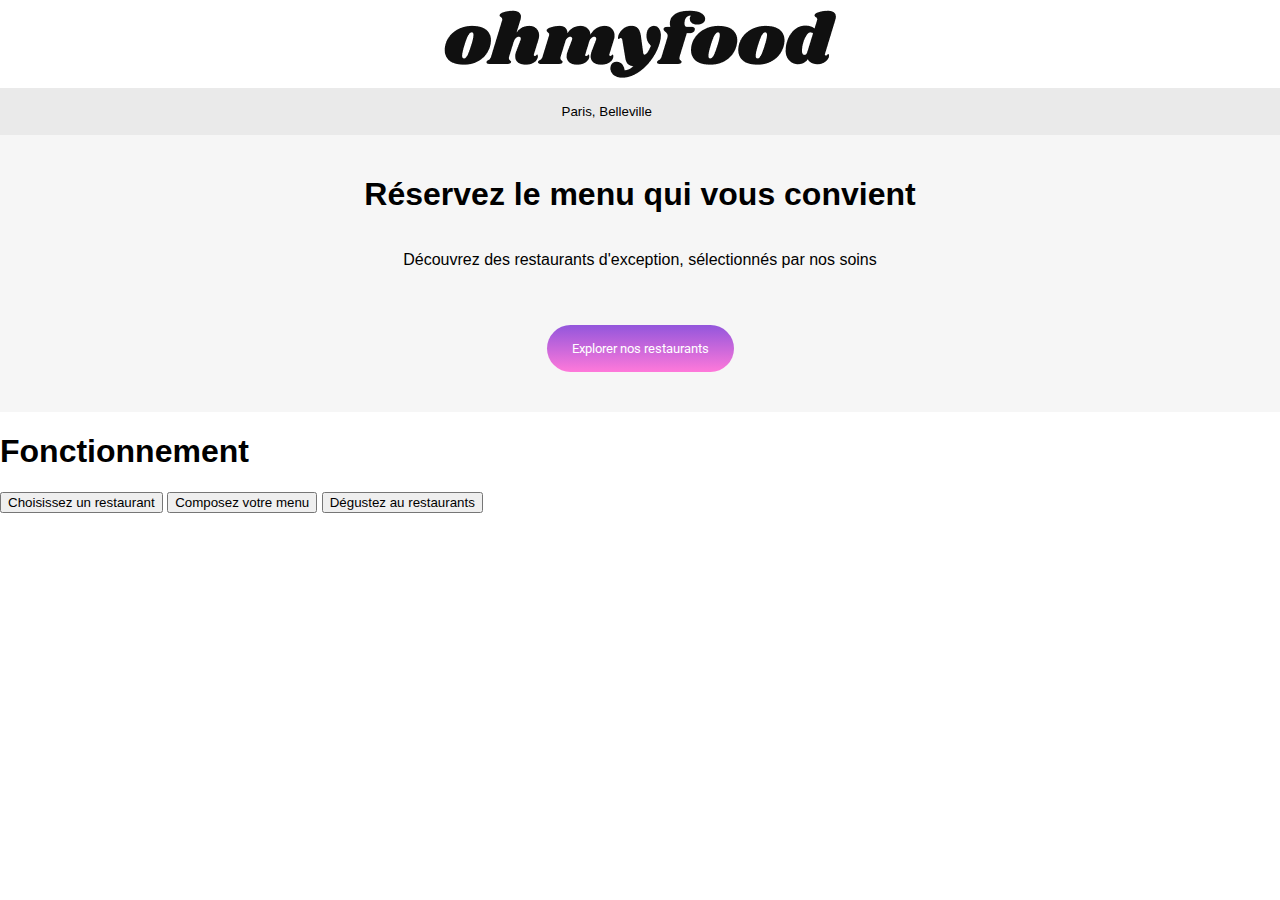
==== index.html @ ab94cab9 "programmation des sections header et en-tête" ====
<html lang="fr">
<head>
    <meta charset="UTF-8">
    <meta name="viewport" content="width=device-width, initial-scale=1.0">
    <link rel="preconnect" href="https://fonts.googleapis.com">
    <link rel="preconnect" href="https://fonts.gstatic.com" crossorigin>
    <link href="https://fonts.googleapis.com/css2?family=Shrikhand&display=swap" rel="stylesheet">
    <link rel="preconnect" href="https://fonts.googleapis.com">
    <link rel="preconnect" href="https://fonts.gstatic.com" crossorigin>
    <link href="https://fonts.googleapis.com/css2?family=Roboto:ital,wght@0,100;0,300;0,400;0,500;0,700;0,900;1,100;1,300;1,400;1,500;1,700;1,900&family=Shrikhand&display=swap" rel="stylesheet">
    <link rel="stylesheet" href="./Css et Sass/Style.css">
    <link rel="stylesheet" href="https://cdnjs.cloudflare.com/ajax/libs/font-awesome/6.2.1/css/all.min.css"
    integrity="sha512-MV7K8+y+gLIBoVD59lQIYicR65iaqukzvf/nwasF0nqhPay5w/9lJmVM2hMDcnK1OnMGCdVK+iQrJ7lzPJQd1w=="
    crossorigin="anonymous" referrerpolicy="no-referrer">

    <title>Ohmyfood</title>
</head>

<body>
    <div class="main-container">
        <header>
            <nav class="logo">
                <img src="images/logo/ohmyfood@2x.svg" alt="logo-Ohmyfood" class="logo-mobile">
                <img src="images/logo/ohmyfood.png" alt="logo-Ohmyfood" class="logo-desktop">
            </nav>
        </header>
        
        <main>
            <section>
                <form class="formulaire--barre-recherche" action="#" method="post">
                    <i class="fa-sharp fa-solid fa-location-dot"></i>
                    <label for="site-search"> </label>
                    <input class="formulaire--barre-recherche--ville" type="search" value="Paris, Belleville" id="site-search" name= "rechercher la ville">
                </form>
            </section>

            <section class="En-tête">
                <div class="En-tête__titre-texte">
                    <h1> Réservez le menu qui vous convient</h1>
                </div>
                <div class="En-tête__titre-texte">
                    <p> Découvrez des restaurants d'exception, sélectionnés par nos soins</p>
                </div>
                <div class="En-tête__btn">
                <button class="btn"> Explorer nos restaurants </button>
                </div>
            </section>


            <section class="Fonctionnement">
                <div class="Fonctionnement__titre">
                    <h1>Fonctionnement</h1>
                </div>
                <button class="Fonctionnement__btn"> Choisissez un restaurant</button>
                <button> Composez votre menu</button>
                <button> Dégustez au restaurants</button>
            </section>
        </main>
    </div>
</body>
</html>
---- Css et Sass/Style.css ----
@charset "UTF-8";
:root {
  --main-color: #9356DC; /* primaire(--main-color) */
  --second-color: #FF79DA; /* secondaire(--second-color) */
  --green-color: #99E2D0; /* vert(--green-color) */
  --formulaire-color:#EAEAEA; /* gris foncé*/
  --title-color: #F6F6F6; /* gris clair */
}

* {
  font-family: "Roboto", sans-serif;
  font-family: "srilanka", sans-serif;
}

body {
  margin: 0px;
}

.main-container {
  min-width: 320px;
  width: 100%;
  margin: 0px;
}

.logo {
  display: flex;
  justify-content: center;
  padding-top: 10px;
  padding-bottom: 10px;
}
.logo .logo-desktop {
  display: none;
}
@media (min-width: 768px) {
  .logo .logo-desktop {
    display: inline;
  }
  .logo .logo-mobile {
    display: none;
  }
}

.formulaire--barre-recherche {
  display: flex;
  background-color: var(--formulaire-color);
  display: flex;
  padding-top: 15px;
  padding-bottom: 15px;
  justify-content: center;
  gap: 10px;
  margin: 0;
}
.formulaire--barre-recherche--ville {
  border: none;
  background-color: var(--formulaire-color);
}

.En-tête {
  padding-top: 20px;
  background-color: var(--title-color);
}
.En-tête .En-tête__titre-texte {
  display: flex;
  text-align: center;
  word-wrap: break-word;
  width: 100%;
}
.En-tête .En-tête__btn {
  display: flex;
  justify-content: center;
  padding-bottom: 40px;
  padding-top: 40px;
}
.En-tête .En-tête__btn .btn {
  border-radius: 25px;
  padding: 16px 25px;
  background: linear-gradient(var(--main-color), var(--second-color));
  color: white;
  text-align: center;
  font-family: "roboto", sans-serif;
  border: none;
}
@media (min-width: 768px) {
  .En-tête .En-tête__titre-texte {
    justify-content: center;
    width: 100%;
  }
}/*# sourceMappingURL=Style.css.map */
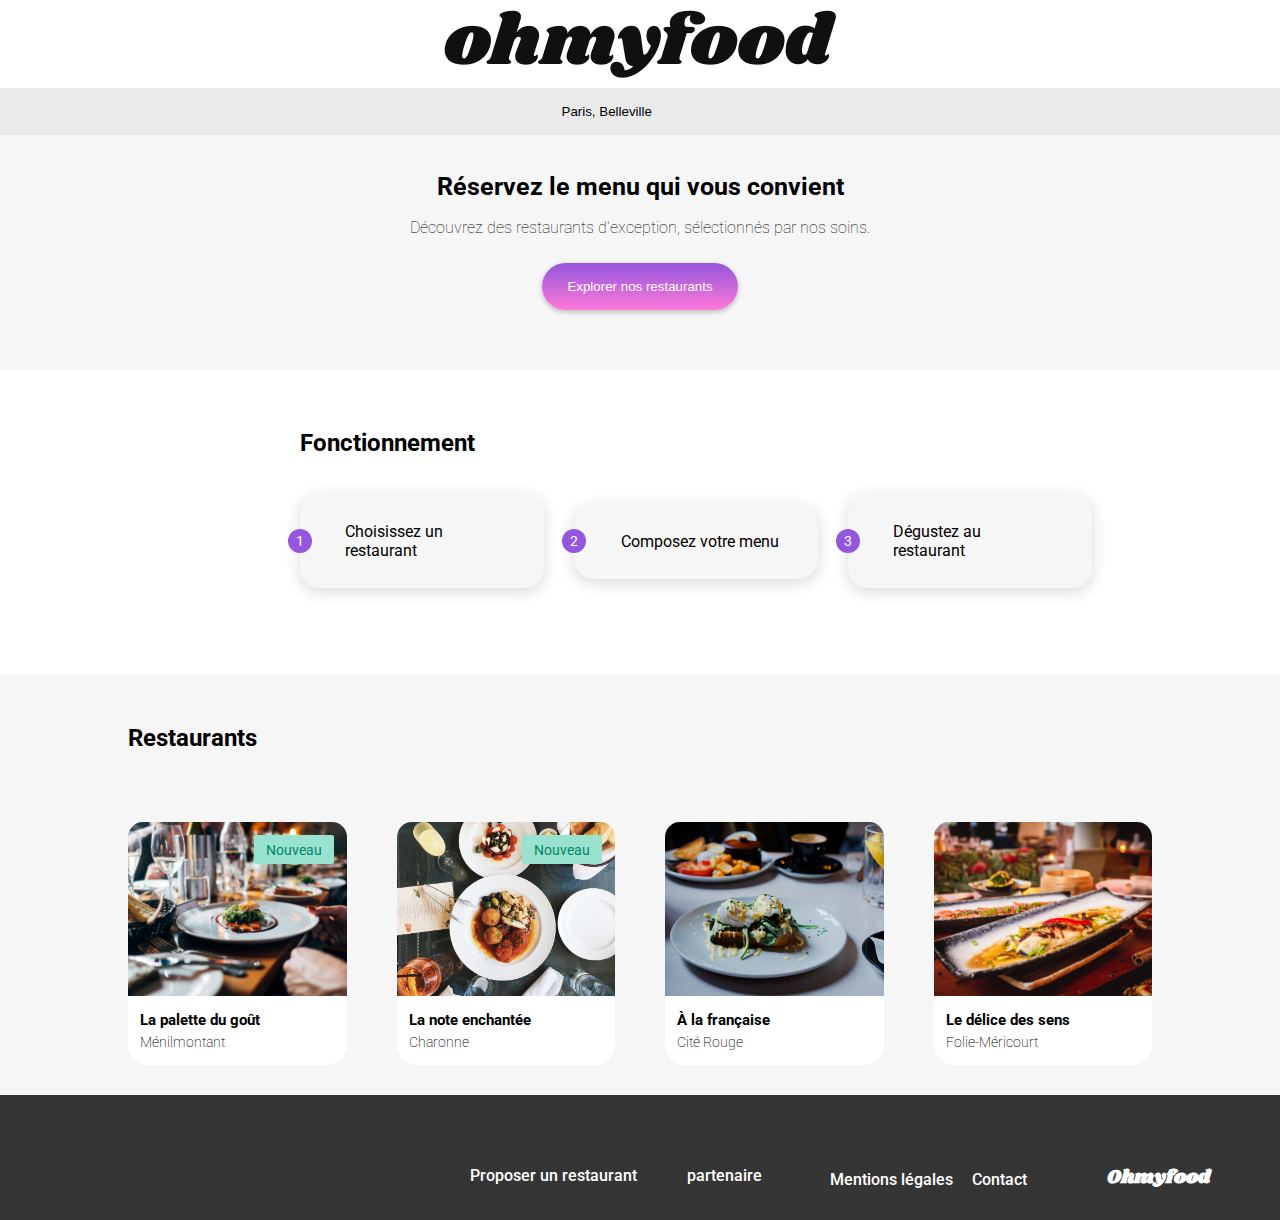
==== commit cc0d3b63: "page d'accueil terminée" ====
--- a/index.html
+++ b/index.html
@@ -34,27 +34,103 @@
                 </form>
             </section>
 
-            <section class="En-tête">
-                <div class="En-tête__titre-texte">
-                    <h1> Réservez le menu qui vous convient</h1>
-                </div>
-                <div class="En-tête__titre-texte">
-                    <p> Découvrez des restaurants d'exception, sélectionnés par nos soins</p>
-                </div>
-                <div class="En-tête__btn">
-                <button class="btn"> Explorer nos restaurants </button>
-                </div>
+
+            <section class="Reservation">
+
+                <h1 class="Reservation-title"> Réservez le menu qui vous convient</h1>
+                <p class="Reservation-txt"> Découvrez des restaurants d'exception, sélectionnés par nos soins. </p>
+                <div class="Reservation-btn">
+                    <button class="btn" onclick="location.href='#Restaurants'"> Explorer nos restaurants </button>
+                </div>          
             </section>
 
 
             <section class="Fonctionnement">
-                <div class="Fonctionnement__titre">
-                    <h1>Fonctionnement</h1>
+                <h2>Fonctionnement</h2>
+                <div class="Fonctionnement__liste">
+                    <ol class="liste">
+                        <li class="__btn"> <div class="btn-number"> 1 </div> <i class="fa-solid fa-mobile-screen-button" style="color: #7E7E7E;"></i> Choisissez un restaurant</li>
+                        <li class="__btn"> <div class="btn-number"> 2 </div> <i class="fa-solid fa-list-ul" style="color: #7E7E7E;"></i> Composez votre menu</li>
+                        <li class="__btn"> <div class="btn-number"> 3 </div> <i class="fa-solid fa-store" style="color: #9356DC;"></i> Dégustez au restaurant</li>
+                    </ol>
                 </div>
-                <button class="Fonctionnement__btn"> Choisissez un restaurant</button>
-                <button> Composez votre menu</button>
-                <button> Dégustez au restaurants</button>
             </section>
+
+            <section class="Restaurants" >
+                <div class="Restaurants-content">
+                    <h2 id="Restaurants"> Restaurants</h2>
+                    <div class="Restaurants-cards">
+                        <article class="card">
+                            <a href="restaurants/menu1.html">
+                                <div class="card-new">
+                                    <p>Nouveau</p>
+                                </div>
+                                <img src="images/restaurants/jay-wennington-N_Y88TWmGwA-unsplash.jpg" alt="assiette La palette du goût">
+                                <div class="card-contenant">
+                                    <div class="card-txt">
+                                        <h3> La palette du goût</h3>
+                                        <p>Ménilmontant</p>
+                                    </div>
+                                </div>
+                            </a>
+                            <div class="card-heart">
+                                <span>
+                                    <i class="far fa-heart hoverheart__content-light fa-regular"></i>
+                                    <i class="fas fa-heart hoverheart__content-solid fa-solid"></i>
+                                </span>
+                        
+                            </div>
+                        </article>
+                   
+                        <article class="card">
+                            <a href="restaurants/menu2.html">
+                                <div class="card-new">
+                                    <p>Nouveau</p>
+                                </div>
+                                <img src="images/restaurants/stil-u2Lp8tXIcjw-unsplash.jpg" alt="assiette La note enchantée">
+                                <div class="card-contenant">
+                                    <div class="card-txt">
+                                        <h3> La note enchantée</h3>
+                                        <p>Charonne</p>
+                                    </div>
+                                </div>
+                            </a>
+                        </article>
+                        
+                        <article class="card">
+                            <a href="restaurants/menu3.html">
+                                <img src="images/restaurants/toa-heftiba-DQKerTsQwi0-unsplash.jpg" alt="assiette À la française">
+                                <div class="card-contenant">
+                                    <div class="card-txt">
+                                        <h3> À la française</h3>
+                                        <p>Cité Rouge</p>
+                                    </div>
+                                </div>
+                            </a>
+                        </article>
+                        <article class="card">
+                            <a href="restaurants/menu4.html">
+                                <img src="images/restaurants/louis-hansel-shotsoflouis-qNBGVyOCY8Q-unsplash.jpg" alt="assiette Le délice des sens">
+                                <div class="card-contenant">
+                                    <div class="card-txt">
+                                        <h3> Le délice des sens</h3>
+                                        <p>Folie-Méricourt</p>
+                                    </div>
+                                </div>
+                            </a>
+                        </article>
+                    </div> 
+                </div>
+            </section>
+            <footer>
+                <h3 class="footer-logo"> Ohmyfood</h3>
+                <ul class="footer-complet">
+                    <li> <i class="fa-solid fa-utensils" style="color: #ffffff;"></i><a href="#">Proposer un restaurant</a></li>    
+                    <li> <i class="fa-solid fa-handshake-angle" style="color: #ffffff;"></i><a href="#"> partenaire </a></li>   
+                    <li class="__mention"> <a href="#">Mentions légales</a></li>                 
+                    <li> <a href="#"> Contact </a></li>
+                </ul>
+          </footer>
         </main>
     </div>
 </body>
--- a/Css et Sass/Style.css
+++ b/Css et Sass/Style.css
@@ -7,9 +7,9 @@
   --title-color: #F6F6F6; /* gris clair */
 }
 
-* {
-  font-family: "Roboto", sans-serif;
-  font-family: "srilanka", sans-serif;
+:root {
+  --police-principale:"Roboto", sans-serif;
+  --police-logo-titre:"shrikhand", sans-serif;
 }
 
 body {
@@ -17,7 +17,6 @@
 }
 
 .main-container {
-  min-width: 320px;
   width: 100%;
   margin: 0px;
 }
@@ -31,13 +30,13 @@
 .logo .logo-desktop {
   display: none;
 }
-@media (min-width: 768px) {
+@media (min-width: 1024px) {
+  .logo .logo-mobile {
+    display: none;
+  }
   .logo .logo-desktop {
     display: inline;
   }
-  .logo .logo-mobile {
-    display: none;
-  }
 }
 
 .formulaire--barre-recherche {
@@ -49,40 +48,286 @@
   justify-content: center;
   gap: 10px;
   margin: 0;
+  box-shadow: inset 0px 2px 5px 0px rgba(0, 0, 0, 0.2509803922);
 }
 .formulaire--barre-recherche--ville {
   border: none;
   background-color: var(--formulaire-color);
 }
-
-.En-tête {
-  padding-top: 20px;
+@media (min-width: 1024px) {
+  .formulaire--barre-recherche {
+    box-shadow: none;
+  }
+}
+
+.Reservation {
+  display: flex;
+  flex-direction: column;
+  padding: 20px;
   background-color: var(--title-color);
-}
-.En-tête .En-tête__titre-texte {
-  display: flex;
+  box-shadow: inset 0px 2px 2px 0px rgba(0, 0, 0, 0.2509803922);
+}
+@media (min-width: 1024px) {
+  .Reservation {
+    box-shadow: none;
+  }
+}
+.Reservation .Reservation-title {
+  font-family: var(--police-principale);
   text-align: center;
-  word-wrap: break-word;
-  width: 100%;
-}
-.En-tête .En-tête__btn {
+  width: 100%;
+  font-size: 25px;
+}
+.Reservation .Reservation-txt {
+  font-family: var(--police-principale);
+  font-weight: 100;
+  text-align: center;
+  margin-top: 0px;
+}
+.Reservation-btn {
   display: flex;
   justify-content: center;
   padding-bottom: 40px;
-  padding-top: 40px;
-}
-.En-tête .En-tête__btn .btn {
+  padding-top: 10px;
+}
+.Reservation-btn .btn {
   border-radius: 25px;
   padding: 16px 25px;
   background: linear-gradient(var(--main-color), var(--second-color));
   color: white;
   text-align: center;
-  font-family: "roboto", sans-serif;
   border: none;
-}
-@media (min-width: 768px) {
-  .En-tête .En-tête__titre-texte {
+  box-shadow: 0px 2px 5px 0px rgba(0, 0, 0, 0.2509803922);
+}
+
+.Fonctionnement {
+  display: flex;
+  justify-content: center;
+  padding: 30px;
+  flex-direction: column;
+  font-family: var(--police-principale);
+}
+@media (min-width: 1024px) {
+  .Fonctionnement {
+    padding: 40px 50px 50px 300px;
+  }
+}
+.Fonctionnement .Fonctionnement__liste {
+  position: relative;
+  flex: 1;
+}
+@media (min-width: 1024px) {
+  .Fonctionnement .Fonctionnement__liste {
+    justify-content: space-between;
+  }
+}
+.Fonctionnement .Fonctionnement__liste .liste {
+  display: flex;
+  flex-direction: column;
+  padding: 0%;
+}
+@media (min-width: 1024px) {
+  .Fonctionnement .Fonctionnement__liste .liste {
+    flex-direction: row;
+    gap: 30px;
+    align-items: center;
+  }
+}
+.Fonctionnement .Fonctionnement__liste .liste .__btn {
+  display: flex;
+  font-family: var(--police-principale);
+  position: relative;
+  border-radius: 20px;
+  padding: 20px 20px 20px 10px;
+  width: 90%;
+  border: none;
+  gap: 25px;
+  background-color: var(--title-color);
+  justify-content: center;
+  align-items: center;
+  margin-bottom: 20px;
+  box-shadow: 0 4px 15px 0px rgba(0, 0, 0, 0.15);
+}
+@media (min-width: 1024px) {
+  .Fonctionnement .Fonctionnement__liste .liste .__btn {
+    padding: 29px 38px 28px 20px;
+    align-items: center;
+    flex-wrap: nowrap;
+    width: 20%;
+  }
+}
+.Fonctionnement .Fonctionnement__liste .liste .btn-number {
+  display: flex;
+  font-size: 14px;
+  width: 24px;
+  height: 24px;
+  align-items: center;
+  justify-content: center;
+  position: absolute;
+  left: -12px;
+  z-index: 1;
+  color: white;
+  background-color: var(--main-color);
+  border-radius: 40px;
+}
+
+.Restaurants {
+  display: flex;
+  background-color: var(--title-color);
+  padding: 20px;
+  padding-bottom: 50px;
+  font-family: var(--police-principale);
+  flex-direction: column;
+}
+@media (min-width: 1024px) {
+  .Restaurants {
+    align-items: center;
     justify-content: center;
-    width: 100%;
-  }
+    padding: 30px 0 30px 0;
+  }
+}
+.Restaurants .Restaurants-content {
+  display: flex;
+  flex-direction: column;
+}
+@media (min-width: 1024px) {
+  .Restaurants .Restaurants-content {
+    gap: 50px;
+    align-items: center;
+    width: 80%;
+  }
+  .Restaurants .Restaurants-content h2 {
+    align-self: flex-start;
+  }
+}
+.Restaurants .Restaurants-content .Restaurants-cards {
+  display: flex;
+  flex-direction: column;
+  gap: 20px;
+  width: 100%;
+}
+@media (min-width: 1024px) {
+  .Restaurants .Restaurants-content .Restaurants-cards {
+    flex-direction: row;
+    gap: 50px;
+    align-items: center;
+    flex-basis: 100%;
+  }
+}
+.Restaurants .Restaurants-content .Restaurants-cards .card {
+  display: flex;
+  flex-direction: column;
+  box-sizing: border-box;
+  position: relative;
+  background-color: #FFFFFF;
+  border-radius: 20px;
+  width: 100%;
+}
+.Restaurants .Restaurants-content .Restaurants-cards .card a {
+  text-decoration: none;
+  color: black;
+}
+.Restaurants .Restaurants-content .Restaurants-cards .card-new {
+  display: flex;
+  background-color: #99E2D0;
+  color: #008766;
+  border-radius: 2px;
+  font-family: var(--police-principale);
+  font-size: 0.875rem;
+  width: 5rem;
+  height: 29px;
+  align-items: center;
+  justify-content: center;
+  position: absolute;
+  top: 13px;
+  right: 13px;
+  z-index: 1;
+}
+.Restaurants .Restaurants-content .Restaurants-cards .card img {
+  display: flex;
+  object-fit: cover;
+  width: 100%;
+  height: 174px;
+  border-radius: 15px 15px 0 0;
+  /* pour rogner les images clip-path: inset(40px 0px 0px 0px);*/
+}
+.Restaurants .Restaurants-content .Restaurants-cards .card-contenant {
+  display: flex;
+  align-items: center;
+  justify-content: flex-start;
+  padding: 0px 10px 0px 10px;
+}
+.Restaurants .Restaurants-content .Restaurants-cards .card-txt {
+  display: flex;
+  flex-direction: column;
+  flex-grow: 1;
+  width: 85%;
+  height: auto;
+}
+.Restaurants .Restaurants-content .Restaurants-cards .card-txt h3 {
+  margin: 15px 0px 0px 2px;
+  font-family: var(--police-principale);
+  font-size: 15px;
+}
+.Restaurants .Restaurants-content .Restaurants-cards .card-txt p {
+  margin: 5px 2px 15px 2px;
+  font-family: var(--police-principale);
+  font-weight: 180;
+  font-size: 14px;
+}
+footer {
+  padding: 10px 0px 10px 0px;
+  background-color: #353535;
+}
+@media (min-width: 1024px) {
+  footer {
+    display: flex;
+    align-items: center;
+    flex-direction: row-reverse;
+    padding-top: 50px;
+  }
+}
+footer .footer-logo {
+  font-family: var(--police-logo-titre);
+  color: white;
+  font-size: 19px;
+  list-style: none;
+  padding-left: 40px;
+}
+@media (min-width: 1024px) {
+  footer .footer-logo {
+    padding-left: 80px;
+    padding-right: 70px;
+  }
+}
+footer .footer-complet {
+  display: flex;
+  flex-direction: column;
+  align-items: baseline;
+  gap: 17px;
+  font-family: var(--police-principale);
+  list-style: none;
+  font-weight: 500;
+}
+@media (min-width: 1024px) {
+  footer .footer-complet {
+    flex-direction: row;
+    gap: 19px;
+  }
+}
+footer .footer-complet li {
+  display: flex;
+  gap: 18px;
+}
+@media (min-width: 1024px) {
+  footer .footer-complet .__mention {
+    padding-left: 49px;
+  }
+}
+footer .footer-complet a {
+  text-decoration: none;
+  color: white;
+}
+footer .footer-complet .fa-handshake-angle {
+  width: 13px;
 }/*# sourceMappingURL=Style.css.map */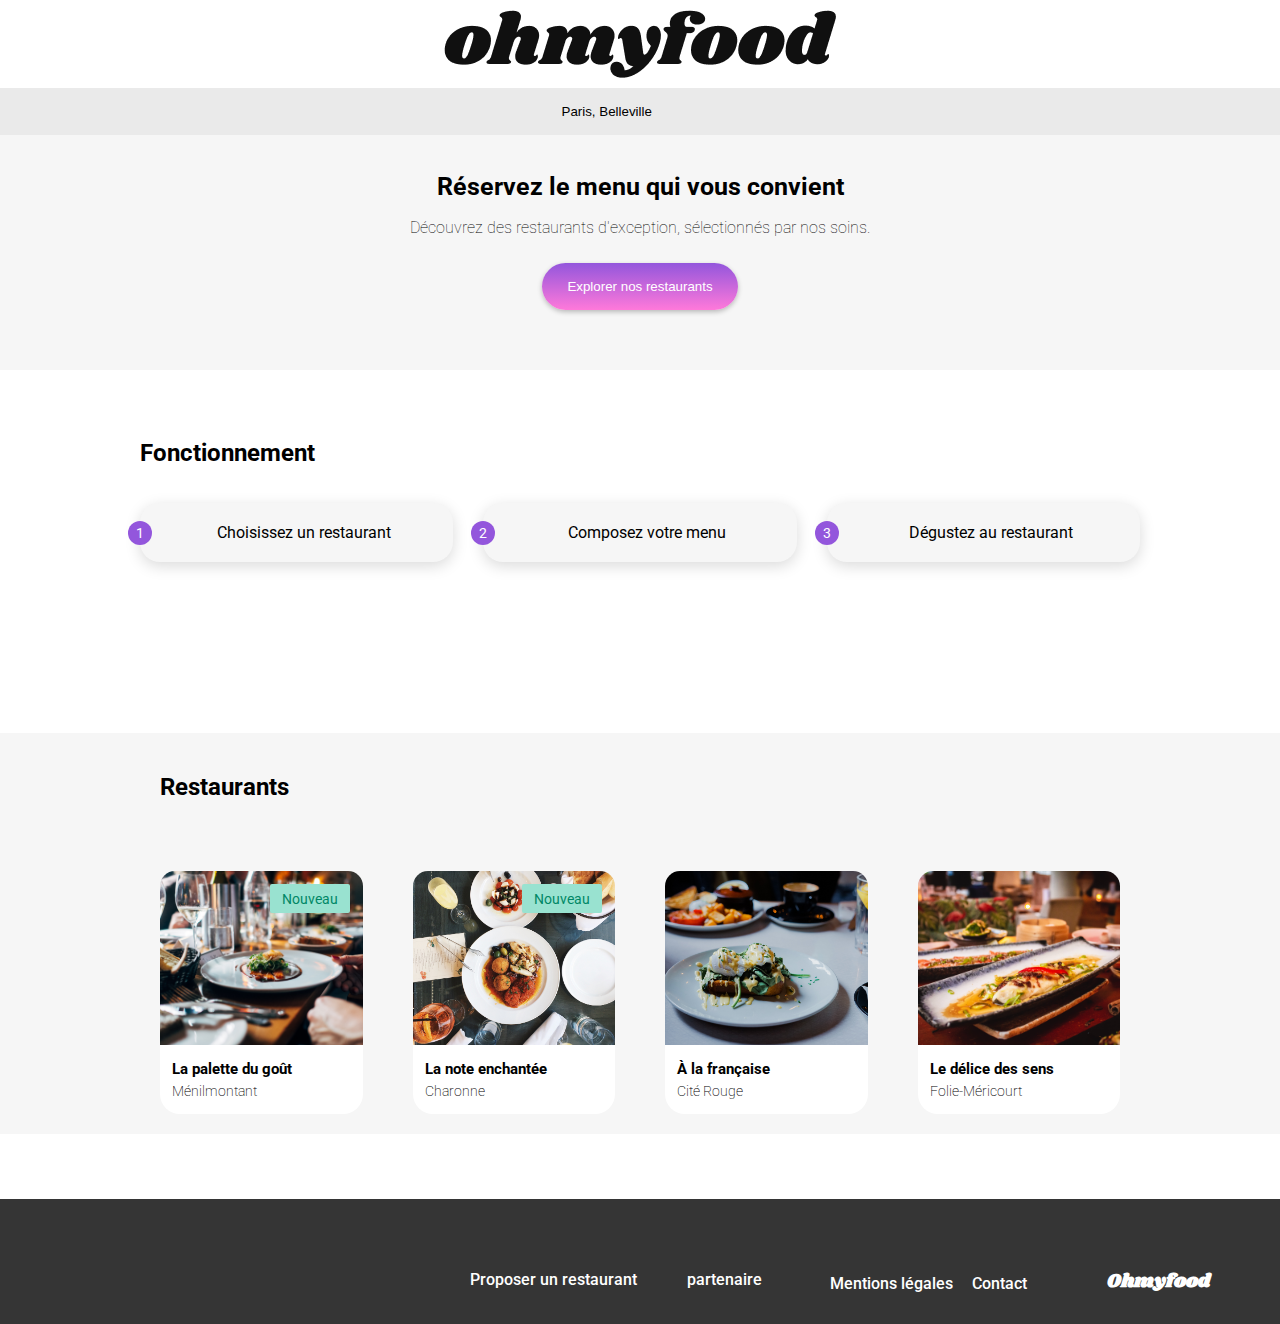
==== commit b4b75bfa: "Page acceuil modif" ====
--- a/index.html
+++ b/index.html
@@ -8,7 +8,7 @@
     <link rel="preconnect" href="https://fonts.googleapis.com">
     <link rel="preconnect" href="https://fonts.gstatic.com" crossorigin>
     <link href="https://fonts.googleapis.com/css2?family=Roboto:ital,wght@0,100;0,300;0,400;0,500;0,700;0,900;1,100;1,300;1,400;1,500;1,700;1,900&family=Shrikhand&display=swap" rel="stylesheet">
-    <link rel="stylesheet" href="./Css et Sass/Style.css">
+    <link rel="stylesheet" href="./CSS/SASS/Acceuil/Style.css">
     <link rel="stylesheet" href="https://cdnjs.cloudflare.com/ajax/libs/font-awesome/6.2.1/css/all.min.css"
     integrity="sha512-MV7K8+y+gLIBoVD59lQIYicR65iaqukzvf/nwasF0nqhPay5w/9lJmVM2hMDcnK1OnMGCdVK+iQrJ7lzPJQd1w=="
     crossorigin="anonymous" referrerpolicy="no-referrer">
@@ -20,8 +20,8 @@
     <div class="main-container">
         <header>
             <nav class="logo">
-                <img src="images/logo/ohmyfood@2x.svg" alt="logo-Ohmyfood" class="logo-mobile">
-                <img src="images/logo/ohmyfood.png" alt="logo-Ohmyfood" class="logo-desktop">
+                <img src="./images/logo/ohmyfood@2x.svg" alt="logo-Ohmyfood" class="logo-mobile">
+                <img src="./images/logo/ohmyfood.png" alt="logo-Ohmyfood" class="logo-desktop">
             </nav>
         </header>
         
@@ -55,7 +55,7 @@
                     </ol>
                 </div>
             </section>
-
+       
             <section class="Restaurants" >
                 <div class="Restaurants-content">
                     <h2 id="Restaurants"> Restaurants</h2>
@@ -71,15 +71,15 @@
                                         <h3> La palette du goût</h3>
                                         <p>Ménilmontant</p>
                                     </div>
+                                    <div class="card-heart">
+                                    
+                                        <i class="far fa-heart hoverheart__content-light fa-regular"></i>
+                                        <i class="fas fa-heart hoverheart__content-solid fa-solid"></i>
+                                
+                                    </div>
                                 </div>
                             </a>
-                            <div class="card-heart">
-                                <span>
-                                    <i class="far fa-heart hoverheart__content-light fa-regular"></i>
-                                    <i class="fas fa-heart hoverheart__content-solid fa-solid"></i>
-                                </span>
-                        
-                            </div>
+                           
                         </article>
                    
                         <article class="card">
@@ -96,7 +96,7 @@
                                 </div>
                             </a>
                         </article>
-                        
+                         
                         <article class="card">
                             <a href="restaurants/menu3.html">
                                 <img src="images/restaurants/toa-heftiba-DQKerTsQwi0-unsplash.jpg" alt="assiette À la française">
@@ -118,10 +118,10 @@
                                     </div>
                                 </div>
                             </a>
-                        </article>
+                        </article> 
                     </div> 
                 </div>
-            </section>
+            </section> 
             <footer>
                 <h3 class="footer-logo"> Ohmyfood</h3>
                 <ul class="footer-complet">
@@ -130,7 +130,7 @@
                     <li class="__mention"> <a href="#">Mentions légales</a></li>                 
                     <li> <a href="#"> Contact </a></li>
                 </ul>
-          </footer>
+          </footer> 
         </main>
     </div>
 </body>
--- a/CSS/SASS/Acceuil/Style.css
+++ b/CSS/SASS/Acceuil/Style.css
@@ -0,0 +1,324 @@
+@charset "UTF-8";
+:root {
+  --main-color: #9356DC; /* primaire(--main-color) */
+  --second-color: #FF79DA; /* secondaire(--second-color) */
+  --green-color: #99E2D0; /* vert(--green-color) */
+  --formulaire-color:#EAEAEA; /* gris foncé*/
+  --title-color: #F6F6F6; /* gris clair */
+}
+
+:root {
+  --police-principale:"Roboto", sans-serif;
+  --police-logo-titre:"shrikhand", sans-serif;
+}
+
+body {
+  margin: 0px;
+}
+
+.main-container {
+  margin: 0px;
+}
+
+.logo {
+  display: flex;
+  justify-content: center;
+  padding-top: 10px;
+  padding-bottom: 10px;
+}
+.logo .logo-desktop {
+  display: none;
+}
+@media (min-width: 1024px) {
+  .logo .logo-mobile {
+    display: none;
+  }
+  .logo .logo-desktop {
+    display: inline;
+  }
+}
+
+.formulaire--barre-recherche {
+  display: flex;
+  background-color: var(--formulaire-color);
+  display: flex;
+  padding-top: 15px;
+  padding-bottom: 15px;
+  justify-content: center;
+  gap: 10px;
+  margin: 0;
+  box-shadow: inset 0px 2px 5px 0px rgba(0, 0, 0, 0.2509803922);
+}
+.formulaire--barre-recherche--ville {
+  border: none;
+  background-color: var(--formulaire-color);
+}
+@media (min-width: 1024px) {
+  .formulaire--barre-recherche {
+    box-shadow: none;
+  }
+}
+
+.Reservation {
+  display: flex;
+  flex-direction: column;
+  padding: 20px;
+  background-color: var(--title-color);
+  box-shadow: inset 0px 2px 2px 0px rgba(0, 0, 0, 0.2509803922);
+}
+@media (min-width: 1024px) {
+  .Reservation {
+    box-shadow: none;
+  }
+}
+.Reservation .Reservation-title {
+  font-family: var(--police-principale);
+  text-align: center;
+  width: 100%;
+  font-size: 25px;
+}
+.Reservation .Reservation-txt {
+  font-family: var(--police-principale);
+  font-weight: 100;
+  text-align: center;
+  margin-top: 0px;
+}
+.Reservation-btn {
+  display: flex;
+  justify-content: center;
+  padding-bottom: 40px;
+  padding-top: 10px;
+}
+.Reservation-btn .btn {
+  border-radius: 25px;
+  padding: 16px 25px;
+  background: linear-gradient(var(--main-color), var(--second-color));
+  color: white;
+  text-align: center;
+  border: none;
+  box-shadow: 0px 2px 5px 0px rgba(0, 0, 0, 0.2509803922);
+}
+
+.Fonctionnement {
+  display: flex;
+  justify-content: center;
+  padding: 30px;
+  flex-direction: column;
+  font-family: var(--police-principale);
+}
+@media (min-width: 1024px) {
+  .Fonctionnement {
+    padding: 50px 140px 80px;
+  }
+}
+.Fonctionnement .Fonctionnement__liste {
+  position: relative;
+  flex: 1;
+}
+@media (min-width: 1024px) {
+  .Fonctionnement .Fonctionnement__liste {
+    justify-content: space-between;
+  }
+}
+.Fonctionnement .Fonctionnement__liste .liste {
+  display: flex;
+  flex-direction: column;
+  padding: 0%;
+}
+@media (min-width: 1024px) {
+  .Fonctionnement .Fonctionnement__liste .liste {
+    flex-direction: row;
+    gap: 30px;
+    align-items: center;
+  }
+}
+.Fonctionnement .Fonctionnement__liste .liste .li {
+  display: flex;
+  flex-wrap: nowrap;
+}
+.Fonctionnement .Fonctionnement__liste .liste .__btn {
+  display: flex;
+  font-family: var(--police-principale);
+  position: relative;
+  border-radius: 20px;
+  padding: 20px 20px 20px 10px;
+  width: 90%;
+  border: none;
+  gap: 25px;
+  background-color: var(--title-color);
+  justify-content: center;
+  align-items: center;
+  margin-bottom: 20px;
+  box-shadow: 0 4px 15px 0px rgba(0, 0, 0, 0.15);
+}
+@media (min-width: 1024px) {
+  .Fonctionnement .Fonctionnement__liste .liste .__btn {
+    align-items: center;
+    flex-wrap: nowrap;
+    width: 100%;
+  }
+}
+.Fonctionnement .Fonctionnement__liste .liste .btn-number {
+  display: flex;
+  font-size: 14px;
+  width: 24px;
+  height: 24px;
+  align-items: center;
+  justify-content: center;
+  position: absolute;
+  left: -12px;
+  z-index: 1;
+  color: white;
+  background-color: var(--main-color);
+  border-radius: 40px;
+}
+
+.Restaurants {
+  background-color: var(--title-color);
+  font-family: var(--police-principale);
+  width: 100%;
+}
+.Restaurants .Restaurants-content {
+  display: flex;
+  flex-direction: column;
+  padding: 20px;
+}
+@media (min-width: 1024px) {
+  .Restaurants .Restaurants-content {
+    gap: 50px;
+    margin: 55px 140px 65px;
+  }
+  .Restaurants .Restaurants-content h2 {
+    font-family: var(--police-principale);
+  }
+}
+.Restaurants .Restaurants-content .Restaurants-cards {
+  display: flex;
+  flex-direction: column;
+  gap: 20px;
+  width: 100%;
+}
+@media (min-width: 1024px) {
+  .Restaurants .Restaurants-content .Restaurants-cards {
+    flex-direction: row;
+    gap: 50px;
+    flex-basis: 100%;
+  }
+}
+.Restaurants .Restaurants-content .Restaurants-cards .card {
+  display: flex;
+  flex-direction: column;
+  box-sizing: border-box;
+  position: relative;
+  background-color: #FFFFFF;
+  border-radius: 20px;
+  width: 100%;
+}
+.Restaurants .Restaurants-content .Restaurants-cards .card a {
+  text-decoration: none;
+  color: black;
+}
+.Restaurants .Restaurants-content .Restaurants-cards .card-new {
+  display: flex;
+  background-color: #99E2D0;
+  color: #008766;
+  border-radius: 2px;
+  font-family: var(--police-principale);
+  font-size: 0.875rem;
+  width: 5rem;
+  height: 29px;
+  align-items: center;
+  justify-content: center;
+  position: absolute;
+  top: 13px;
+  right: 13px;
+  z-index: 1;
+}
+.Restaurants .Restaurants-content .Restaurants-cards .card img {
+  display: flex;
+  object-fit: cover;
+  width: 100%;
+  height: 174px;
+  border-radius: 15px 15px 0 0;
+  /* pour rogner les images clip-path: inset(40px 0px 0px 0px);*/
+}
+.Restaurants .Restaurants-content .Restaurants-cards .card-contenant {
+  display: flex;
+  align-items: center;
+  justify-content: flex-start;
+  padding: 0px 10px 0px 10px;
+}
+.Restaurants .Restaurants-content .Restaurants-cards .card-txt {
+  display: flex;
+  flex-direction: column;
+  flex-grow: 1;
+  width: 85%;
+  height: auto;
+}
+.Restaurants .Restaurants-content .Restaurants-cards .card-txt h3 {
+  margin: 15px 0px 0px 2px;
+  font-family: var(--police-principale);
+  font-size: 15px;
+}
+.Restaurants .Restaurants-content .Restaurants-cards .card-txt p {
+  margin: 5px 2px 15px 2px;
+  font-family: var(--police-principale);
+  font-weight: 180;
+  font-size: 14px;
+}
+footer {
+  padding: 10px 0px 10px 0px;
+  background-color: #353535;
+}
+@media (min-width: 1024px) {
+  footer {
+    display: flex;
+    align-items: center;
+    flex-direction: row-reverse;
+    padding-top: 50px;
+  }
+}
+footer .footer-logo {
+  font-family: var(--police-logo-titre);
+  color: white;
+  font-size: 19px;
+  list-style: none;
+  padding-left: 40px;
+}
+@media (min-width: 1024px) {
+  footer .footer-logo {
+    padding-left: 80px;
+    padding-right: 70px;
+  }
+}
+footer .footer-complet {
+  display: flex;
+  flex-direction: column;
+  align-items: baseline;
+  gap: 17px;
+  font-family: var(--police-principale);
+  list-style: none;
+  font-weight: 500;
+}
+@media (min-width: 1024px) {
+  footer .footer-complet {
+    flex-direction: row;
+    gap: 19px;
+  }
+}
+footer .footer-complet li {
+  display: flex;
+  gap: 18px;
+}
+@media (min-width: 1024px) {
+  footer .footer-complet .__mention {
+    padding-left: 49px;
+  }
+}
+footer .footer-complet a {
+  text-decoration: none;
+  color: white;
+}
+footer .footer-complet .fa-handshake-angle {
+  width: 13px;
+}/*# sourceMappingURL=Style.css.map */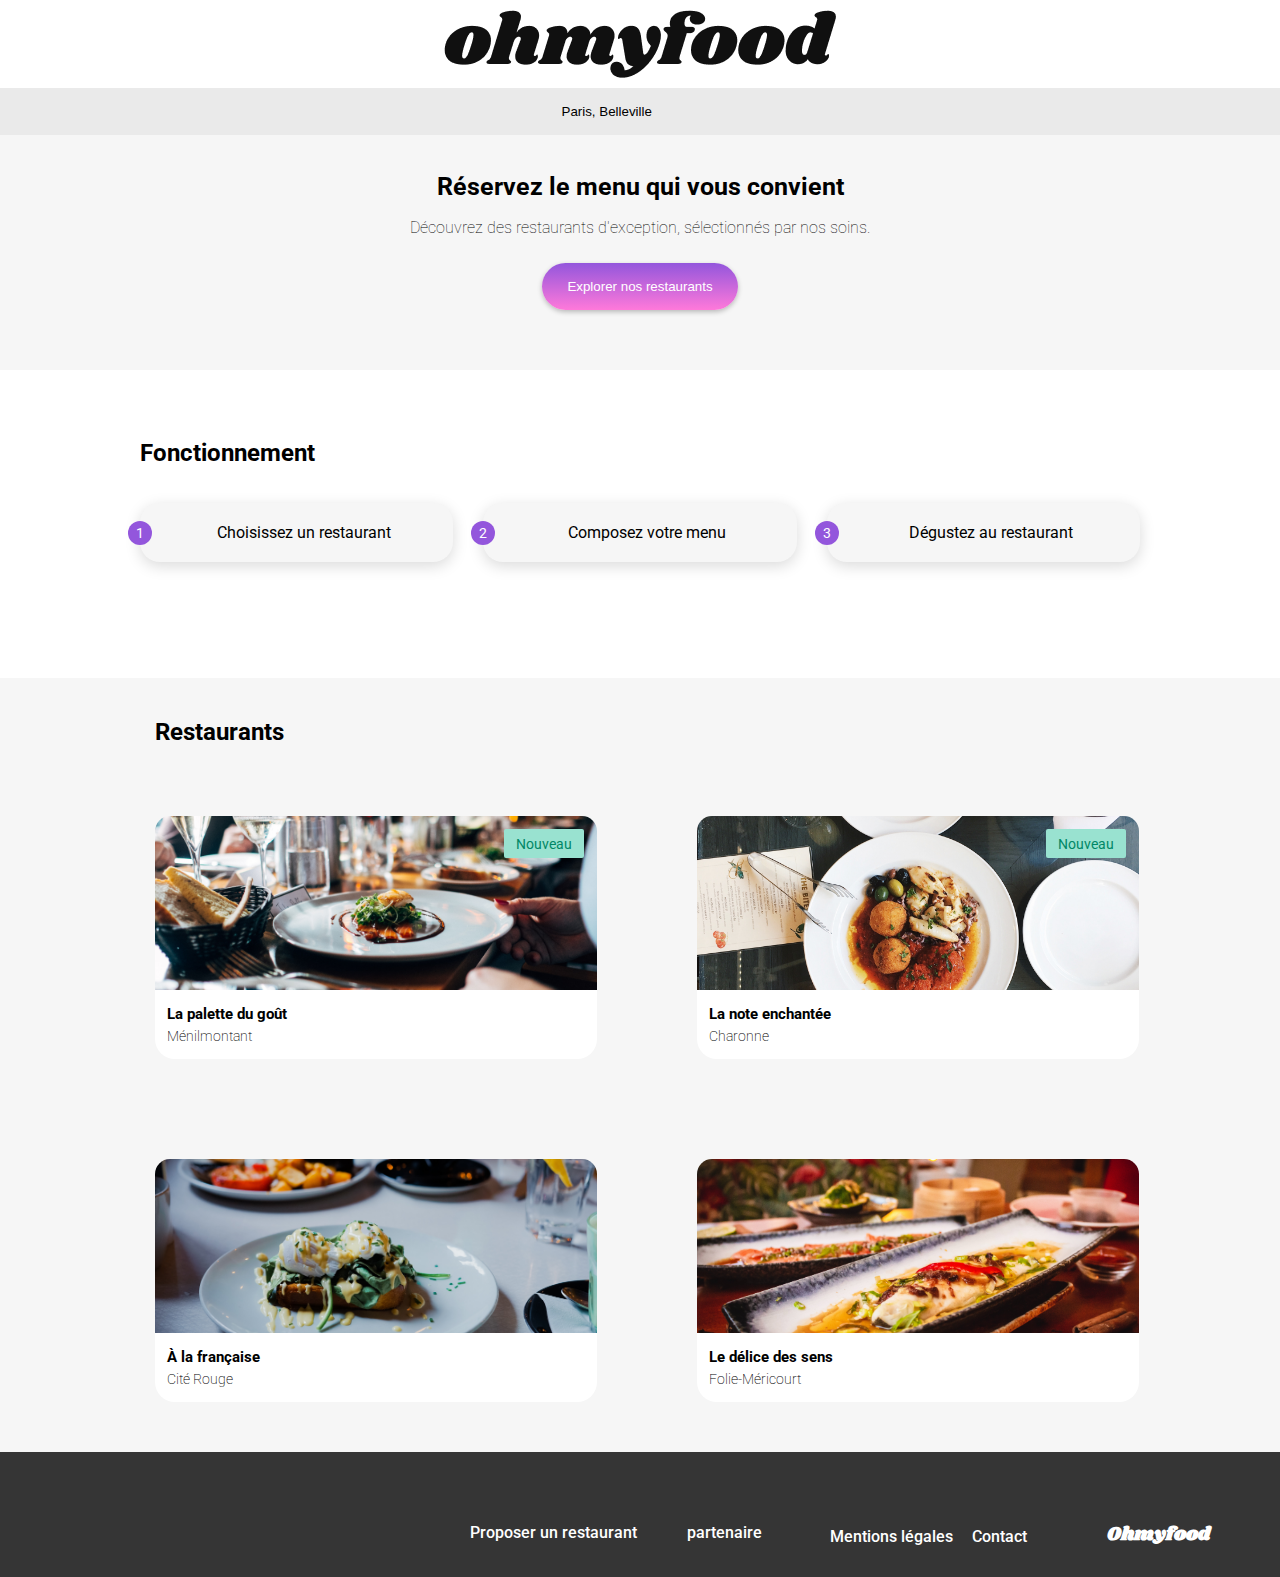
==== commit 1801390f: "Page d'acceuil final avant animation" ====
--- a/index.html
+++ b/index.html
@@ -49,9 +49,9 @@
                 <h2>Fonctionnement</h2>
                 <div class="Fonctionnement__liste">
                     <ol class="liste">
-                        <li class="__btn"> <div class="btn-number"> 1 </div> <i class="fa-solid fa-mobile-screen-button" style="color: #7E7E7E;"></i> Choisissez un restaurant</li>
-                        <li class="__btn"> <div class="btn-number"> 2 </div> <i class="fa-solid fa-list-ul" style="color: #7E7E7E;"></i> Composez votre menu</li>
-                        <li class="__btn"> <div class="btn-number"> 3 </div> <i class="fa-solid fa-store" style="color: #9356DC;"></i> Dégustez au restaurant</li>
+                        <li class="__btn"> <div class="btn-number"> 1 </div> <i class="fa-solid fa-mobile-screen-button hover-violet"></i> Choisissez un restaurant</li>
+                        <li class="__btn"> <div class="btn-number"> 2 </div> <i class="fa-solid fa-list-ul hover-violet"></i> Composez votre menu</li>
+                        <li class="__btn"> <div class="btn-number"> 3 </div> <i class="fa-solid fa-store hover-violet"></i> Dégustez au restaurant</li>
                     </ol>
                 </div>
             </section>
@@ -66,16 +66,17 @@
                                     <p>Nouveau</p>
                                 </div>
                                 <img src="images/restaurants/jay-wennington-N_Y88TWmGwA-unsplash.jpg" alt="assiette La palette du goût">
+                                
                                 <div class="card-contenant">
+
                                     <div class="card-txt">
                                         <h3> La palette du goût</h3>
                                         <p>Ménilmontant</p>
                                     </div>
+
                                     <div class="card-heart">
-                                    
-                                        <i class="far fa-heart hoverheart__content-light fa-regular"></i>
-                                        <i class="fas fa-heart hoverheart__content-solid fa-solid"></i>
-                                
+                                        <i class="far fa-heart icon-empty"></i>
+                                        <i class="fas fa-heart icon-fill"></i>          
                                     </div>
                                 </div>
                             </a>
@@ -93,6 +94,10 @@
                                         <h3> La note enchantée</h3>
                                         <p>Charonne</p>
                                     </div>
+                                    <div class="card-heart">
+                                        <i class="far fa-heart icon-empty"></i>
+                                        <i class="fas fa-heart icon-fill"></i>          
+                                    </div>
                                 </div>
                             </a>
                         </article>
@@ -105,6 +110,10 @@
                                         <h3> À la française</h3>
                                         <p>Cité Rouge</p>
                                     </div>
+                                    <div class="card-heart">
+                                        <i class="far fa-heart icon-empty"></i>
+                                        <i class="fas fa-heart icon-fill"></i>          
+                                    </div>
                                 </div>
                             </a>
                         </article>
@@ -115,6 +124,10 @@
                                     <div class="card-txt">
                                         <h3> Le délice des sens</h3>
                                         <p>Folie-Méricourt</p>
+                                    </div>
+                                    <div class="card-heart">
+                                        <i class="far fa-heart icon-empty"></i>
+                                        <i class="fas fa-heart icon-fill"></i>          
                                     </div>
                                 </div>
                             </a>
--- a/CSS/SASS/Acceuil/Style.css
+++ b/CSS/SASS/Acceuil/Style.css
@@ -98,6 +98,10 @@
   border: none;
   box-shadow: 0px 2px 5px 0px rgba(0, 0, 0, 0.2509803922);
 }
+.Reservation-btn .btn:hover {
+  opacity: 0.85;
+  cursor: pointer;
+}
 
 .Fonctionnement {
   display: flex;
@@ -172,6 +176,13 @@
   background-color: var(--main-color);
   border-radius: 40px;
 }
+.Fonctionnement .Fonctionnement__liste .liste .hover-violet {
+  color: grey;
+}
+.Fonctionnement .Fonctionnement__liste .liste .hover-violet:hover {
+  color: var(--main-color);
+  cursor: pointer;
+}
 
 .Restaurants {
   background-color: var(--title-color);
@@ -182,11 +193,12 @@
   display: flex;
   flex-direction: column;
   padding: 20px;
+  padding-bottom: 50px;
 }
 @media (min-width: 1024px) {
   .Restaurants .Restaurants-content {
     gap: 50px;
-    margin: 55px 140px 65px;
+    margin: 0px 0px 0px 135px;
   }
   .Restaurants .Restaurants-content h2 {
     font-family: var(--police-principale);
@@ -201,7 +213,8 @@
 @media (min-width: 1024px) {
   .Restaurants .Restaurants-content .Restaurants-cards {
     flex-direction: row;
-    gap: 50px;
+    flex-wrap: wrap;
+    gap: 100px;
     flex-basis: 100%;
   }
 }
@@ -214,6 +227,11 @@
   border-radius: 20px;
   width: 100%;
 }
+@media (min-width: 1024px) {
+  .Restaurants .Restaurants-content .Restaurants-cards .card {
+    width: 40%;
+  }
+}
 .Restaurants .Restaurants-content .Restaurants-cards .card a {
   text-decoration: none;
   color: black;
@@ -244,9 +262,42 @@
 }
 .Restaurants .Restaurants-content .Restaurants-cards .card-contenant {
   display: flex;
+  justify-content: space-between;
+  padding: 0px 10px 0px 10px;
+}
+.Restaurants .Restaurants-content .Restaurants-cards .card-contenant .card-heart {
+  height: 2rem;
+  width: 2rem;
+  padding: 15px;
+  display: inline-block;
   align-items: center;
-  justify-content: flex-start;
-  padding: 0px 10px 0px 10px;
+  justify-content: center;
+  position: relative;
+  overflow: hidden;
+}
+.Restaurants .Restaurants-content .Restaurants-cards .card-contenant .card-heart .icon-empty {
+  opacity: 1;
+  font-size: 1.6rem;
+  cursor: pointer;
+  position: absolute;
+  transition: 0.2s linear;
+}
+.Restaurants .Restaurants-content .Restaurants-cards .card-contenant .card-heart .icon-fill {
+  opacity: 0;
+  font-size: 1.6rem;
+  cursor: pointer;
+  position: absolute;
+  z-index: 2;
+  background: linear-gradient(0deg, #ab5edc 0%, #df6fda 58%);
+  -webkit-background-clip: text;
+  -webkit-text-fill-color: transparent;
+  transition: 0.2s linear;
+}
+.Restaurants .Restaurants-content .Restaurants-cards .card-contenant .card-heart:hover .icon-fill {
+  opacity: 1;
+}
+.Restaurants .Restaurants-content .Restaurants-cards .card-contenant .card-heart:hover .icon-empty {
+  opacity: 0;
 }
 .Restaurants .Restaurants-content .Restaurants-cards .card-txt {
   display: flex;
@@ -266,6 +317,7 @@
   font-weight: 180;
   font-size: 14px;
 }
+
 footer {
   padding: 10px 0px 10px 0px;
   background-color: #353535;
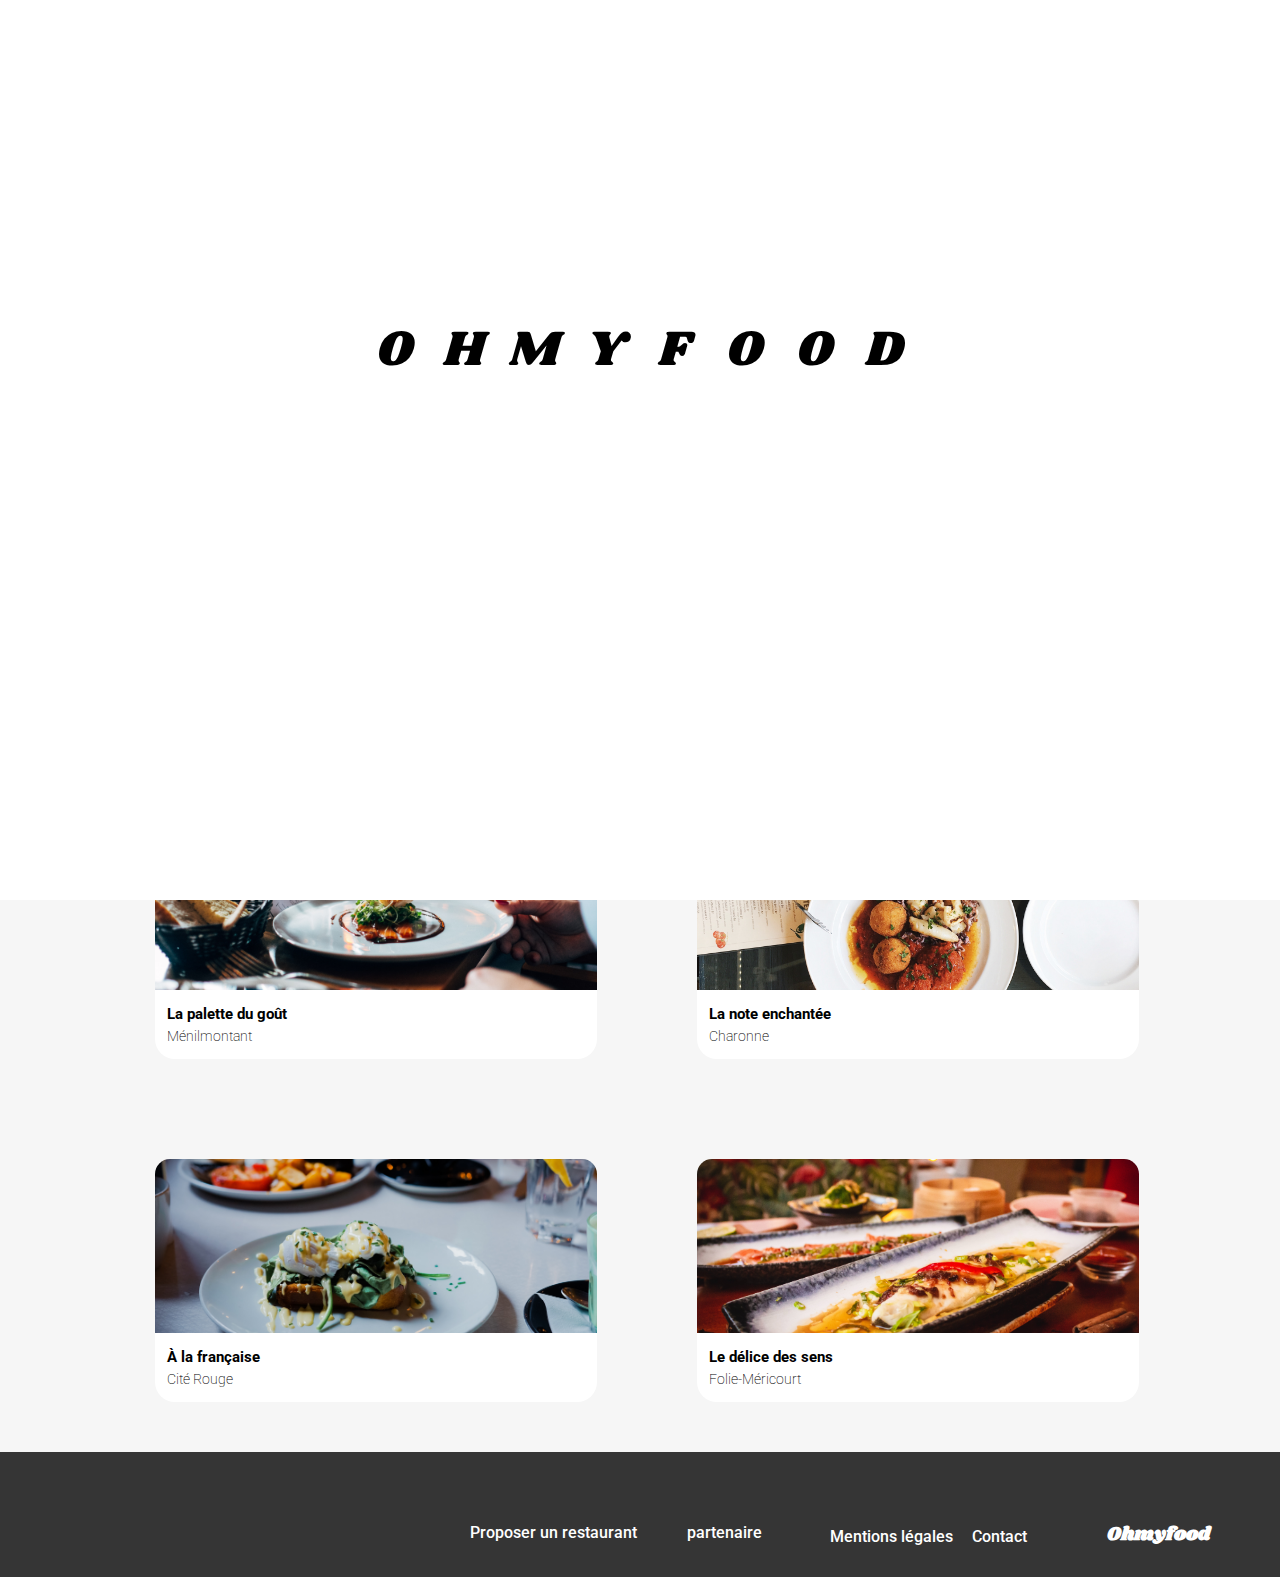
==== commit e0ebdacd: "Pages restaurants" ====
--- a/index.html
+++ b/index.html
@@ -18,6 +18,18 @@
 
 <body>
     <div class="main-container">
+        <div class="loader">
+            <div class="loader__container">
+                <div class="lettre">O</div>
+                <div class="lettre">H</div>
+                <div class="lettre">M</div>
+                <div class="lettre">Y</div>
+                <div class="lettre">F</div>
+                <div class="lettre">O</div>
+                <div class="lettre">O</div>
+                <div class="lettre">D</div>             
+            </div>
+        </div>
         <header>
             <nav class="logo">
                 <img src="./images/logo/ohmyfood@2x.svg" alt="logo-Ohmyfood" class="logo-mobile">
--- a/CSS/SASS/Acceuil/Style.css
+++ b/CSS/SASS/Acceuil/Style.css
@@ -18,6 +18,94 @@
 
 .main-container {
   margin: 0px;
+}
+@keyframes loader {
+  100% {
+    display: none;
+    visibility: hidden;
+  }
+}
+@keyframes translate-loader {
+  0% {
+    transform: translateY(0px);
+    opacity: 1;
+    color: #99e2d0;
+  }
+  50% {
+    transform: translateY(50px);
+    background: linear-gradient(#ff79da -11%, #9356DC, #99e2d0);
+    color: white;
+  }
+  100% {
+    transform: translateY(0px);
+    opacity: 0;
+  }
+}
+.main-container .loader {
+  display: flex;
+  position: absolute;
+  width: 100%;
+  height: 100%;
+  background: white;
+  animation: loader 2s both;
+  z-index: 100;
+}
+.main-container .loader .loader__container {
+  display: flex;
+  justify-content: center;
+  align-items: center;
+  width: 100%;
+  height: 700px;
+}
+@media (max-width: 425px) {
+  .main-container .loader .loader__container {
+    display: flex;
+    flex-direction: column;
+    align-items: center;
+  }
+}
+.main-container .loader .lettre {
+  font-size: 50px;
+  font-family: "shrikhand";
+  border-radius: 50px;
+  text-align: center;
+  display: flex;
+  justify-content: center;
+  align-items: center;
+  width: 70px;
+  animation: translate-loader 1.5s alternate ease-in-out infinite;
+}
+
+.lettre:nth-child(1) {
+  animation-delay: 0.1s;
+}
+
+.lettre:nth-child(2) {
+  animation-delay: 0.2s;
+}
+
+.lettre:nth-child(3) {
+  animation-delay: 0.3s;
+}
+
+.lettre:nth-child(4) {
+  animation-delay: 0.4s;
+}
+
+.lettre:nth-child(5) {
+  animation-delay: 0.5s;
+}
+
+.lettre:nth-child(6) {
+  animation-delay: 0.6s;
+}
+
+.lettre:nth-child(7) {
+  animation-delay: 0.7s;
+}
+
+.lettre:nth-child(8) {
+  animation-delay: 0.8s;
 }
 
 .logo {
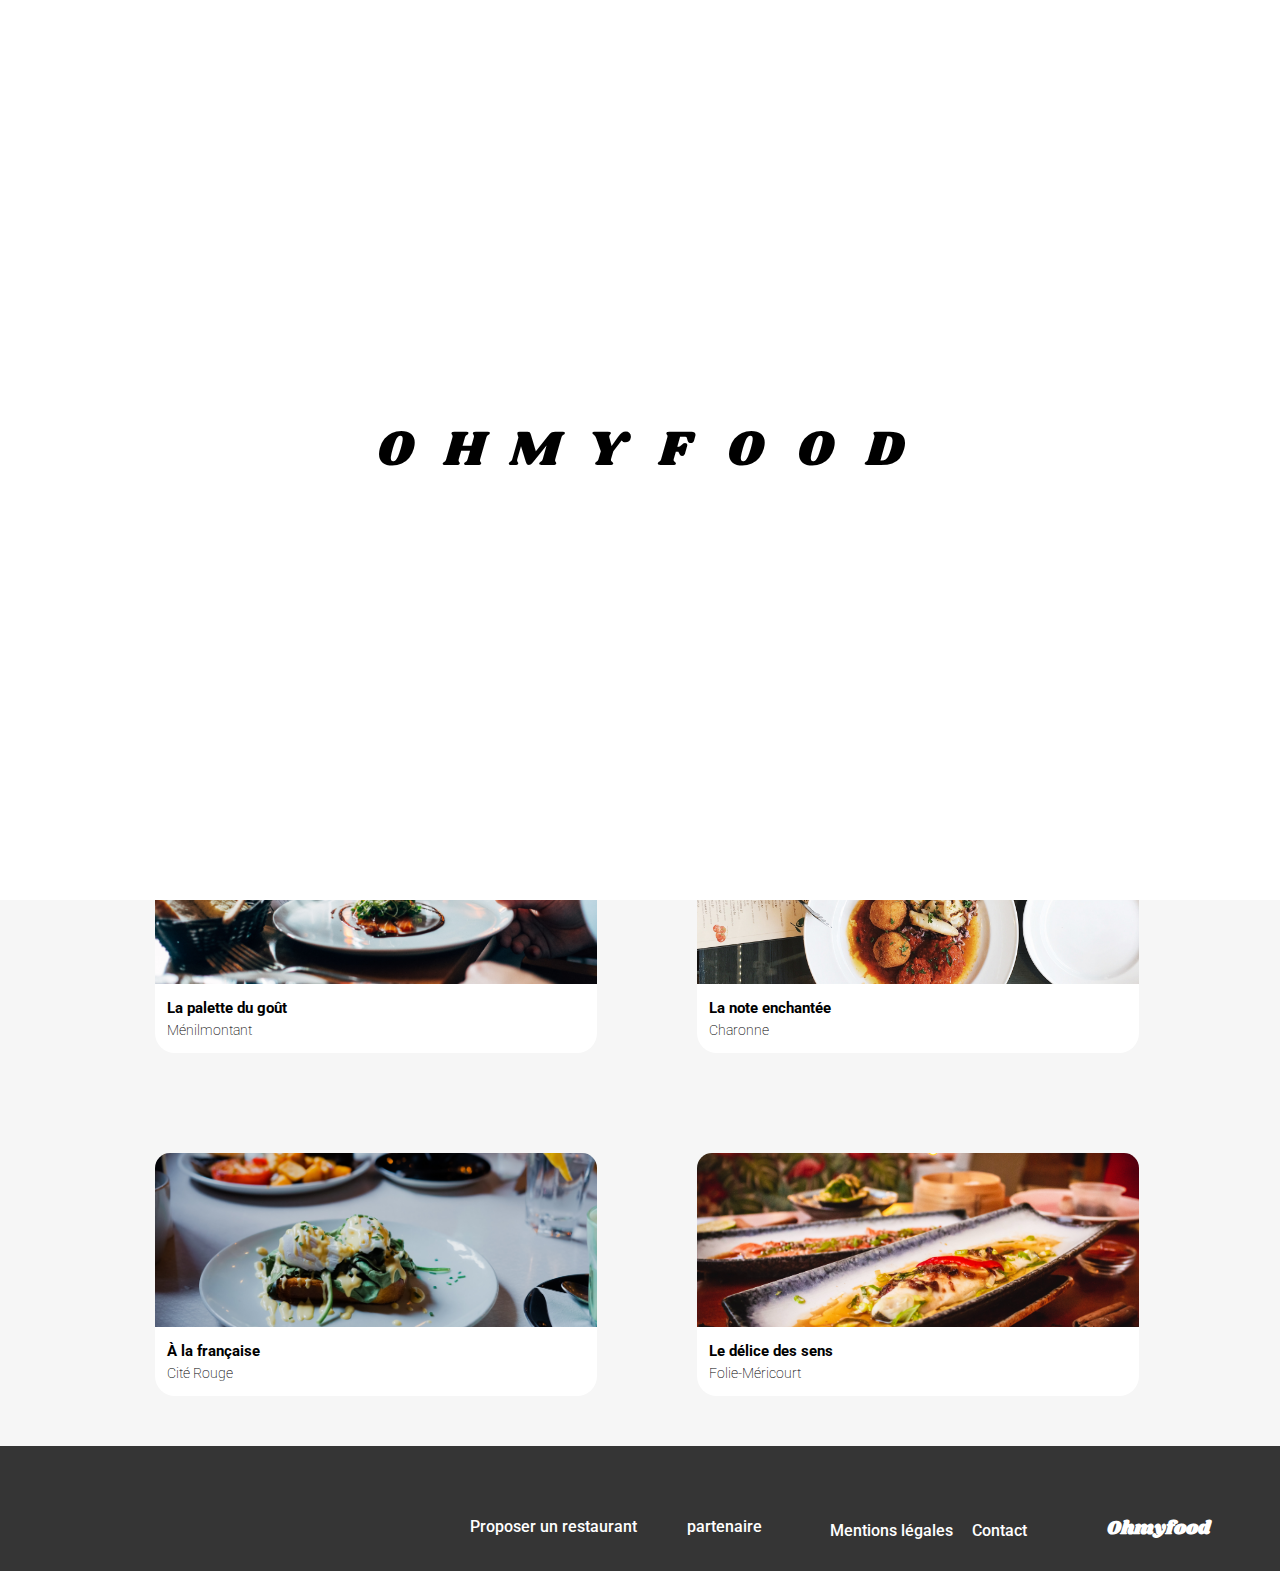
==== commit 419a3f30: "creation du dossier Assets" ====
--- a/index.html
+++ b/index.html
@@ -1,3 +1,4 @@
+<!DOCTYPE html>
 <html lang="fr">
 <head>
     <meta charset="UTF-8">
@@ -8,7 +9,7 @@
     <link rel="preconnect" href="https://fonts.googleapis.com">
     <link rel="preconnect" href="https://fonts.gstatic.com" crossorigin>
     <link href="https://fonts.googleapis.com/css2?family=Roboto:ital,wght@0,100;0,300;0,400;0,500;0,700;0,900;1,100;1,300;1,400;1,500;1,700;1,900&family=Shrikhand&display=swap" rel="stylesheet">
-    <link rel="stylesheet" href="./CSS/SASS/Acceuil/Style.css">
+    <link rel="stylesheet" href="./assets/PageD'acceuil/Style.css">
     <link rel="stylesheet" href="https://cdnjs.cloudflare.com/ajax/libs/font-awesome/6.2.1/css/all.min.css"
     integrity="sha512-MV7K8+y+gLIBoVD59lQIYicR65iaqukzvf/nwasF0nqhPay5w/9lJmVM2hMDcnK1OnMGCdVK+iQrJ7lzPJQd1w=="
     crossorigin="anonymous" referrerpolicy="no-referrer">
@@ -32,8 +33,8 @@
         </div>
         <header>
             <nav class="logo">
-                <img src="./images/logo/ohmyfood@2x.svg" alt="logo-Ohmyfood" class="logo-mobile">
-                <img src="./images/logo/ohmyfood.png" alt="logo-Ohmyfood" class="logo-desktop">
+                <img src="./assets/images/logo/ohmyfood@2x.svg" alt="logo-Ohmyfood" class="logo-mobile">
+                <img src="./assets/images/logo/ohmyfood.png" alt="logo-Ohmyfood" class="logo-desktop">
             </nav>
         </header>
         
@@ -77,7 +78,7 @@
                                 <div class="card-new">
                                     <p>Nouveau</p>
                                 </div>
-                                <img src="images/restaurants/jay-wennington-N_Y88TWmGwA-unsplash.jpg" alt="assiette La palette du goût">
+                                <img src="./assets/images/restaurants/jay-wennington-N_Y88TWmGwA-unsplash.jpg" alt="assiette La palette du goût">
                                 
                                 <div class="card-contenant">
 
@@ -100,7 +101,7 @@
                                 <div class="card-new">
                                     <p>Nouveau</p>
                                 </div>
-                                <img src="images/restaurants/stil-u2Lp8tXIcjw-unsplash.jpg" alt="assiette La note enchantée">
+                                <img src="./assets/images/restaurants/stil-u2Lp8tXIcjw-unsplash.jpg" alt="assiette La note enchantée">
                                 <div class="card-contenant">
                                     <div class="card-txt">
                                         <h3> La note enchantée</h3>
@@ -116,7 +117,7 @@
                          
                         <article class="card">
                             <a href="restaurants/menu3.html">
-                                <img src="images/restaurants/toa-heftiba-DQKerTsQwi0-unsplash.jpg" alt="assiette À la française">
+                                <img src="./assets/images/restaurants/toa-heftiba-DQKerTsQwi0-unsplash.jpg" alt="assiette À la française">
                                 <div class="card-contenant">
                                     <div class="card-txt">
                                         <h3> À la française</h3>
@@ -131,7 +132,7 @@
                         </article>
                         <article class="card">
                             <a href="restaurants/menu4.html">
-                                <img src="images/restaurants/louis-hansel-shotsoflouis-qNBGVyOCY8Q-unsplash.jpg" alt="assiette Le délice des sens">
+                                <img src="./assets/images/restaurants/louis-hansel-shotsoflouis-qNBGVyOCY8Q-unsplash.jpg" alt="assiette Le délice des sens">
                                 <div class="card-contenant">
                                     <div class="card-txt">
                                         <h3> Le délice des sens</h3>
@@ -153,7 +154,7 @@
                     <li> <i class="fa-solid fa-utensils" style="color: #ffffff;"></i><a href="#">Proposer un restaurant</a></li>    
                     <li> <i class="fa-solid fa-handshake-angle" style="color: #ffffff;"></i><a href="#"> partenaire </a></li>   
                     <li class="__mention"> <a href="#">Mentions légales</a></li>                 
-                    <li> <a href="#"> Contact </a></li>
+                    </li><a href="mailto:ohmyfood@contact.com" target="_blank">Contact</a>
                 </ul>
           </footer> 
         </main>
